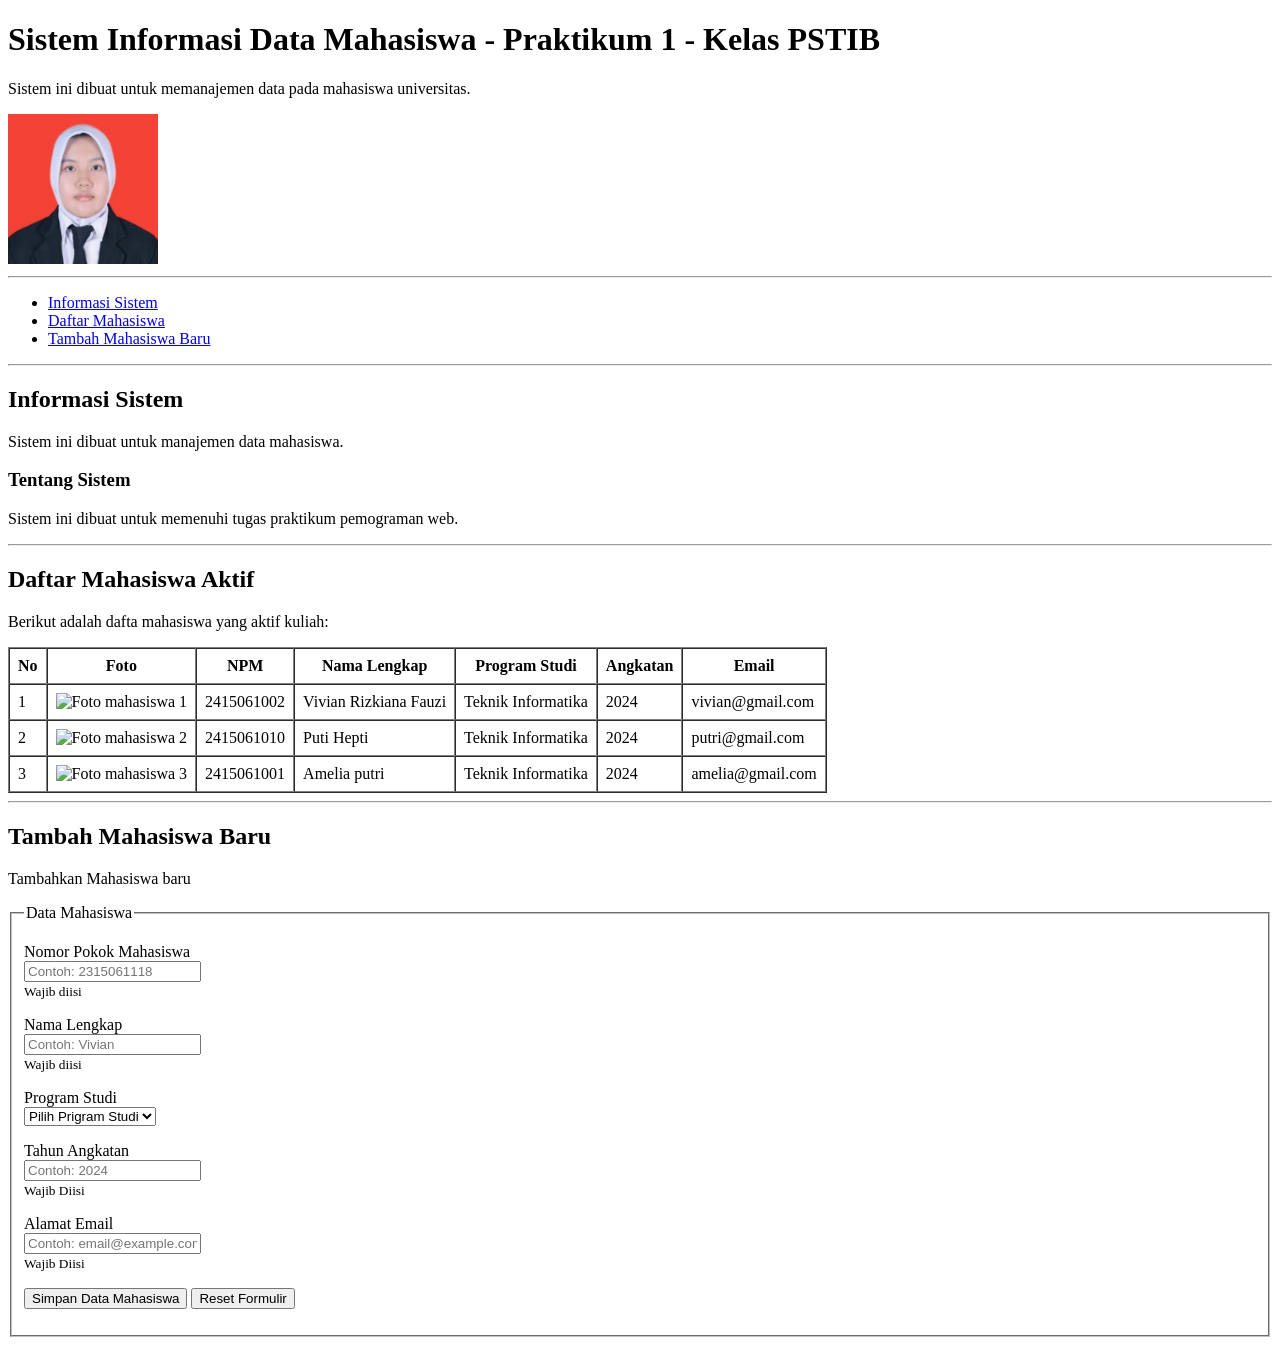
==== index.html @ ae91a339 "feat: inisialisasi struktur dokumen dan formulir html5 sima" ====
<!doctype html>
<html lang="en">
  <head>
    <meta charset="UTF-8" />
    <meta name="viewport" content="width=device-width, initial-scale=1.0" />
    <title>Sistem Informasi Data Mahasiswa</title>
  </head>
  <body>
    <header>
      <h1>Sistem Informasi Data Mahasiswa - Praktikum 1 - Kelas PSTIB</h1>
      <p>
        Sistem ini dibuat untuk memanajemen data pada mahasiswa universitas.
      </p>
      <img src="Foto Diri.png" alt="Foto saya" width="150" height="150" />
    </header>

    <hr />

    <nav>
      <ul>
        <li><a href="#informasi">Informasi Sistem</a></li>
        <li><a href="#daftar-mahasiswa">Daftar Mahasiswa</a></li>
        <li><a href="#form-tambahan">Tambah Mahasiswa Baru</a></li>
      </ul>
    </nav>

    <hr />

    <main>
      <section id="#informasi">
        <h2>Informasi Sistem</h2>
        <p>Sistem ini dibuat untuk manajemen data mahasiswa.</p>
        <article>
          <h3>Tentang Sistem</h3>
          <p>
            Sistem ini dibuat untuk memenuhi tugas praktikum pemograman web.
          </p>
        </article>
      </section>

      <hr />

      <section id="#daftar-mahasiswa">
        <h2>Daftar Mahasiswa Aktif</h2>
        <p>Berikut adalah dafta mahasiswa yang aktif kuliah:</p>
        <table border="1" cellpadding="8" cellspacing="0">
          <thead>
            <tr>
              <th>No</th>
              <th>Foto</th>
              <th>NPM</th>
              <th>Nama Lengkap</th>
              <th>Program Studi</th>
              <th>Angkatan</th>
              <th>Email</th>
            </tr>
          </thead>
          <tbody>
            <tr>
              <td>1</td>
              <td>
                <img
                  src="Foto 1.png"
                  alt="Foto mahasiswa 1"
                  width="50"
                  height="50"
                />
              </td>
              <td>2415061002</td>
              <td>Vivian Rizkiana Fauzi</td>
              <td>Teknik Informatika</td>
              <td>2024</td>
              <td>vivian@gmail.com</td>
            </tr>

            <tr>
              <td>2</td>
              <td>
                <img
                  src="Foto 2.png"
                  alt="Foto mahasiswa 2"
                  width="50"
                  height="50"
                />
              </td>
              <td>2415061010</td>
              <td>Puti Hepti</td>
              <td>Teknik Informatika</td>
              <td>2024</td>
              <td>putri@gmail.com</td>
            </tr>

            <tr>
              <td>3</td>
              <td>
                <img
                  src="Foto 3.png"
                  alt="Foto mahasiswa 3"
                  width="50"
                  height="50"
                />
              </td>
              <td>2415061001</td>
              <td>Amelia putri</td>
              <td>Teknik Informatika</td>
              <td>2024</td>
              <td>amelia@gmail.com</td>
            </tr>
          </tbody>
        </table>
      </section>

      <hr />

      <section id="#form-tambah">
        <h2>Tambah Mahasiswa Baru</h2>
        <p>Tambahkan Mahasiswa baru</p>
        <form action="#" method="POST">
          <fieldset>
            <legend>Data Mahasiswa</legend>

            <p>
                <label for="npm">Nomor Pokok Mahasiswa</label><br>
                <input type="text" id="npm" name="npm" placeholder="Contoh: 2315061118"
                required pattern="[0-9]{8,12}"
                tittle="NPM harus berupa angka 8-12 digit"><br>
                <small>Wajib diisi</small>
            </p>
        
            <p>
                <label for="nama">Nama Lengkap</label><br>
                <input type="text" id="nama" name="nama" placeholder="Contoh: Vivian"
                required minlength="3" maxlength="100"><br>
                <small>Wajib diisi</small>
            </p>

            <p>
                <label for="program-studi">Program Studi</label><br>
                <select id="program-studi" name="program-studi" required>
                    <option value="">Pilih Prigram Studi</option>
                    <option value="Teknik Informatika">Teknik Informatika</option>
                </select><br>
            </p>

            <p>
                <label for="angkatan">Tahun Angkatan</label><br>
                <input id="angkatan" name="angkatan" placeholder="Contoh: 2024" required
                min="2018" max="2026"></input><br>
                <small>Wajib Diisi</small>
            </p>

            <p>
                <label for="email">Alamat Email</label><br>
                <input id="email" name="email" placeholder="Contoh: email@example.com" 
                required></input><br>
                <small>Wajib Diisi</small>
            </p>

            <p>
                <button type="submit">Simpan Data Mahasiswa</button>
                <button type="reset">Reset Formulir</button>
            </p>

          </fieldset>
        </form>
      </section>
    </main>
  </body>
</html>
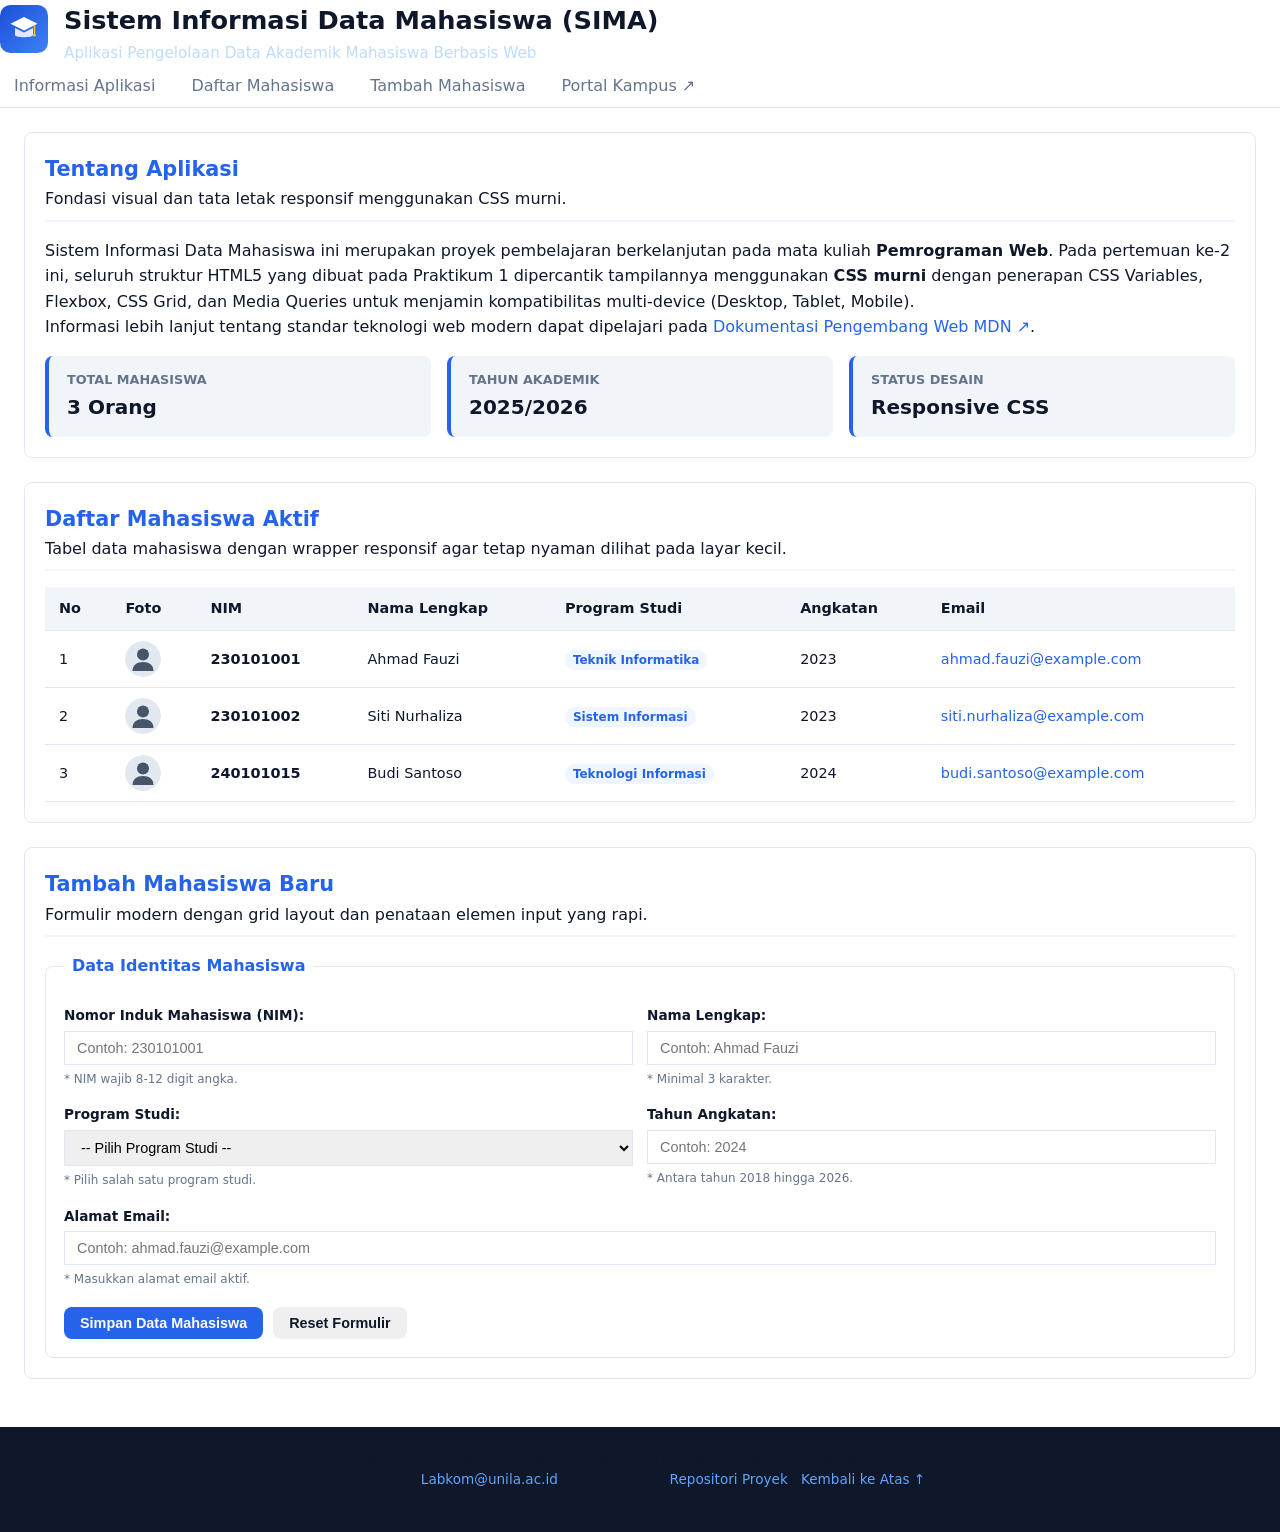
==== commit 027261c1: "feat: implementasi tata letak responsif flexbox dan css grid judul 2" ====
--- a/index.html
+++ b/index.html
@@ -1,169 +1,335 @@
 <!doctype html>
-<html lang="en">
+<html lang="id">
   <head>
     <meta charset="UTF-8" />
     <meta name="viewport" content="width=device-width, initial-scale=1.0" />
-    <title>Sistem Informasi Data Mahasiswa</title>
+    <title>Sistem Informasi Data Mahasiswa - Praktikum 2</title>
+    <link rel="stylesheet" href="style.css" />
+    <!-- Hubungkan dengan stylesheet CSS murni (tanpa framework) -->
   </head>
-  <body>
-    <header>
-      <h1>Sistem Informasi Data Mahasiswa - Praktikum 1 - Kelas PSTIB</h1>
-      <p>
-        Sistem ini dibuat untuk memanajemen data pada mahasiswa universitas.
-      </p>
-      <img src="Foto Diri.png" alt="Foto saya" width="150" height="150" />
+  <body id="top">
+    <!-- 1. Header Aplikasi -->
+    <header class="site-header">
+      <div class="container header-brand">
+        <a href="index.html" class="brand-logo" title="Beranda SIMA">
+          <img
+            src="img/logo-sima.svg"
+            alt="Logo Resmi SIMA Kampus"
+            width="48"
+            height="48"
+          />
+        </a>
+        <div>
+          <h1>Sistem Informasi Data Mahasiswa (SIMA)</h1>
+          <p>Aplikasi Pengelolaan Data Akademik Mahasiswa Berbasis Web</p>
+        </div>
+      </div>
     </header>
 
-    <hr />
-
-    <nav>
-      <ul>
-        <li><a href="#informasi">Informasi Sistem</a></li>
-        <li><a href="#daftar-mahasiswa">Daftar Mahasiswa</a></li>
-        <li><a href="#form-tambahan">Tambah Mahasiswa Baru</a></li>
-      </ul>
+    <!-- 2. Navigation Bar Sticky -->
+    <nav class="site-nav">
+      <div class="container">
+        <ul>
+          <li><a href="#informasi">Informasi Aplikasi</a></li>
+          <li><a href="#daftar-mahasiswa">Daftar Mahasiswa</a></li>
+          <li><a href="#form-tambah">Tambah Mahasiswa</a></li>
+          <li>
+            <a
+              href="https://kampus.ac.id"
+              target="_blank"
+              rel="noopener noreferrer"
+              >Portal Kampus &UpperRightArrow;</a
+            >
+          </li>
+        </ul>
+      </div>
     </nav>
 
-    <hr />
-
+    <!-- Konten Utama Halaman -->
     <main>
-      <section id="#informasi">
-        <h2>Informasi Sistem</h2>
-        <p>Sistem ini dibuat untuk manajemen data mahasiswa.</p>
-        <article>
-          <h3>Tentang Sistem</h3>
-          <p>
-            Sistem ini dibuat untuk memenuhi tugas praktikum pemograman web.
-          </p>
-        </article>
-      </section>
-
-      <hr />
-
-      <section id="#daftar-mahasiswa">
-        <h2>Daftar Mahasiswa Aktif</h2>
-        <p>Berikut adalah dafta mahasiswa yang aktif kuliah:</p>
-        <table border="1" cellpadding="8" cellspacing="0">
-          <thead>
-            <tr>
-              <th>No</th>
-              <th>Foto</th>
-              <th>NPM</th>
-              <th>Nama Lengkap</th>
-              <th>Program Studi</th>
-              <th>Angkatan</th>
-              <th>Email</th>
-            </tr>
-          </thead>
-          <tbody>
-            <tr>
-              <td>1</td>
-              <td>
-                <img
-                  src="Foto 1.png"
-                  alt="Foto mahasiswa 1"
-                  width="50"
-                  height="50"
-                />
-              </td>
-              <td>2415061002</td>
-              <td>Vivian Rizkiana Fauzi</td>
-              <td>Teknik Informatika</td>
-              <td>2024</td>
-              <td>vivian@gmail.com</td>
-            </tr>
-
-            <tr>
-              <td>2</td>
-              <td>
-                <img
-                  src="Foto 2.png"
-                  alt="Foto mahasiswa 2"
-                  width="50"
-                  height="50"
-                />
-              </td>
-              <td>2415061010</td>
-              <td>Puti Hepti</td>
-              <td>Teknik Informatika</td>
-              <td>2024</td>
-              <td>putri@gmail.com</td>
-            </tr>
-
-            <tr>
-              <td>3</td>
-              <td>
-                <img
-                  src="Foto 3.png"
-                  alt="Foto mahasiswa 3"
-                  width="50"
-                  height="50"
-                />
-              </td>
-              <td>2415061001</td>
-              <td>Amelia putri</td>
-              <td>Teknik Informatika</td>
-              <td>2024</td>
-              <td>amelia@gmail.com</td>
-            </tr>
-          </tbody>
-        </table>
-      </section>
-
-      <hr />
-
-      <section id="#form-tambah">
-        <h2>Tambah Mahasiswa Baru</h2>
-        <p>Tambahkan Mahasiswa baru</p>
-        <form action="#" method="POST">
-          <fieldset>
-            <legend>Data Mahasiswa</legend>
-
-            <p>
-                <label for="npm">Nomor Pokok Mahasiswa</label><br>
-                <input type="text" id="npm" name="npm" placeholder="Contoh: 2315061118"
-                required pattern="[0-9]{8,12}"
-                tittle="NPM harus berupa angka 8-12 digit"><br>
-                <small>Wajib diisi</small>
-            </p>
-        
-            <p>
-                <label for="nama">Nama Lengkap</label><br>
-                <input type="text" id="nama" name="nama" placeholder="Contoh: Vivian"
-                required minlength="3" maxlength="100"><br>
-                <small>Wajib diisi</small>
-            </p>
-
-            <p>
-                <label for="program-studi">Program Studi</label><br>
-                <select id="program-studi" name="program-studi" required>
-                    <option value="">Pilih Prigram Studi</option>
-                    <option value="Teknik Informatika">Teknik Informatika</option>
-                </select><br>
-            </p>
-
-            <p>
-                <label for="angkatan">Tahun Angkatan</label><br>
-                <input id="angkatan" name="angkatan" placeholder="Contoh: 2024" required
-                min="2018" max="2026"></input><br>
-                <small>Wajib Diisi</small>
-            </p>
-
-            <p>
-                <label for="email">Alamat Email</label><br>
-                <input id="email" name="email" placeholder="Contoh: email@example.com" 
-                required></input><br>
-                <small>Wajib Diisi</small>
-            </p>
-
-            <p>
-                <button type="submit">Simpan Data Mahasiswa</button>
-                <button type="reset">Reset Formulir</button>
-            </p>
-
-          </fieldset>
-        </form>
-      </section>
+      <div class="container">
+        <!-- 3. Section Informasi Aplikasi -->
+        <section id="informasi" class="content-section">
+          <div class="section-header">
+            <h2>Tentang Aplikasi</h2>
+            <p>
+              Fondasi visual dan tata letak responsif menggunakan CSS murni.
+            </p>
+          </div>
+          <div class="section-body">
+            <p>
+              Sistem Informasi Data Mahasiswa ini merupakan proyek pembelajaran
+              berkelanjutan pada mata kuliah <strong>Pemrograman Web</strong>.
+              Pada pertemuan ke-2 ini, seluruh struktur HTML5 yang dibuat pada
+              Praktikum 1 dipercantik tampilannya menggunakan
+              <strong>CSS murni</strong> dengan penerapan CSS Variables,
+              Flexbox, CSS Grid, dan Media Queries untuk menjamin kompatibilitas
+              multi-device (Desktop, Tablet, Mobile).
+            </p>
+            <p>
+              Informasi lebih lanjut tentang standar teknologi web modern dapat
+              dipelajari pada
+              <a
+                href="https://developer.mozilla.org/id/"
+                target="_blank"
+                rel="noopener noreferrer"
+                class="link-email"
+                >Dokumentasi Pengembang Web MDN &UpperRightArrow;</a
+              >.
+            </p>
+          </div>
+
+          <!-- Grid Kartu Informasi Sistem -->
+          <div class="info-grid">
+            <article class="info-card">
+              <h3>Total Mahasiswa</h3>
+              <p>3 Orang</p>
+            </article>
+            <article class="info-card">
+              <h3>Tahun Akademik</h3>
+              <p>2025/2026</p>
+            </article>
+            <article class="info-card">
+              <h3>Status Desain</h3>
+              <p>Responsive CSS</p>
+            </article>
+          </div>
+        </section>
+
+        <!-- 4. Section Daftar Mahasiswa & 5. Tabel Data Mahasiswa -->
+        <section id="daftar-mahasiswa" class="content-section">
+          <div class="section-header">
+            <h2>Daftar Mahasiswa Aktif</h2>
+            <p>
+              Tabel data mahasiswa dengan wrapper responsif agar tetap nyaman
+              dilihat pada layar kecil.
+            </p>
+          </div>
+
+          <!-- Wrapper overflow responsif untuk tabel -->
+          <div class="table-responsive">
+            <table class="data-table">
+              <thead>
+                <tr>
+                  <th>No</th>
+                  <th>Foto</th>
+                  <th>NIM</th>
+                  <th>Nama Lengkap</th>
+                  <th>Program Studi</th>
+                  <th>Angkatan</th>
+                  <th>Email</th>
+                </tr>
+              </thead>
+              <tbody>
+                <tr>
+                  <td>1</td>
+                  <td>
+                    <img
+                      src="img/avatar-default.svg"
+                      alt="Foto Ahmad Fauzi"
+                      class="avatar-img"
+                      width="36"
+                      height="36"
+                    />
+                  </td>
+                  <td><strong>230101001</strong></td>
+                  <td>Ahmad Fauzi</td>
+                  <td><span class="badge">Teknik Informatika</span></td>
+                  <td>2023</td>
+                  <td>
+                    <a href="mailto:ahmad.fauzi@example.com" class="link-email"
+                      >ahmad.fauzi@example.com</a
+                    >
+                  </td>
+                </tr>
+                <tr>
+                  <td>2</td>
+                  <td>
+                    <img
+                      src="img/avatar-default.svg"
+                      alt="Foto Siti Nurhaliza"
+                      class="avatar-img"
+                      width="36"
+                      height="36"
+                    />
+                  </td>
+                  <td><strong>230101002</strong></td>
+                  <td>Siti Nurhaliza</td>
+                  <td><span class="badge">Sistem Informasi</span></td>
+                  <td>2023</td>
+                  <td>
+                    <a
+                      href="mailto:siti.nurhaliza@example.com"
+                      class="link-email"
+                      >siti.nurhaliza@example.com</a
+                    >
+                  </td>
+                </tr>
+                <tr>
+                  <td>3</td>
+                  <td>
+                    <img
+                      src="img/avatar-default.svg"
+                      alt="Foto Budi Santoso"
+                      class="avatar-img"
+                      width="36"
+                      height="36"
+                    />
+                  </td>
+                  <td><strong>240101015</strong></td>
+                  <td>Budi Santoso</td>
+                  <td><span class="badge">Teknologi Informasi</span></td>
+                  <td>2024</td>
+                  <td>
+                    <a href="mailto:budi.santoso@example.com" class="link-email"
+                      >budi.santoso@example.com</a
+                    >
+                  </td>
+                </tr>
+              </tbody>
+            </table>
+          </div>
+        </section>
+
+        <!-- 6. Section Form Tambah Mahasiswa -->
+        <section id="form-tambah" class="content-section">
+          <div class="section-header">
+            <h2>Tambah Mahasiswa Baru</h2>
+            <p>
+              Formulir modern dengan grid layout dan penataan elemen input yang
+              rapi.
+            </p>
+          </div>
+
+          <form action="#" method="post" class="app-form">
+            <fieldset>
+              <legend>Data Identitas Mahasiswa</legend>
+
+              <div class="form-grid">
+                <div class="form-group">
+                  <label for="nim" class="form-label"
+                    >Nomor Induk Mahasiswa (NIM):</label
+                  >
+                  <input
+                    type="text"
+                    id="nim"
+                    name="nim"
+                    class="form-input"
+                    placeholder="Contoh: 230101001"
+                    required
+                    pattern="[0-9]{8,12}"
+                    title="NIM harus berupa angka 8-12 digit"
+                  />
+                  <span class="form-help">* NIM wajib 8-12 digit angka.</span>
+                </div>
+
+                <div class="form-group">
+                  <label for="nama" class="form-label">Nama Lengkap:</label>
+                  <input
+                    type="text"
+                    id="nama"
+                    name="nama"
+                    class="form-input"
+                    placeholder="Contoh: Ahmad Fauzi"
+                    required
+                    minlength="3"
+                    maxlength="100"
+                  />
+                  <span class="form-help">* Minimal 3 karakter.</span>
+                </div>
+
+                <div class="form-group">
+                  <label for="program_studi" class="form-label"
+                    >Program Studi:</label
+                  >
+                  <select
+                    id="program_studi"
+                    name="program_studi"
+                    class="form-select"
+                    required
+                  >
+                    <option value="">-- Pilih Program Studi --</option>
+                    <option value="Teknik Informatika">
+                      Teknik Informatika
+                    </option>
+                    <option value="Sistem Informasi">Sistem Informasi</option>
+                    <option value="Teknologi Informasi">
+                      Teknologi Informasi
+                    </option>
+                    <option value="Rekayasa Perangkat Lunak">
+                      Rekayasa Perangkat Lunak
+                    </option>
+                  </select>
+                  <span class="form-help"
+                    >* Pilih salah satu program studi.</span
+                  >
+                </div>
+
+                <div class="form-group">
+                  <label for="angkatan" class="form-label"
+                    >Tahun Angkatan:</label
+                  >
+                  <input
+                    type="number"
+                    id="angkatan"
+                    name="angkatan"
+                    class="form-input"
+                    placeholder="Contoh: 2024"
+                    required
+                    min="2018"
+                    max="2026"
+                  />
+                  <span class="form-help"
+                    >* Antara tahun 2018 hingga 2026.</span
+                  >
+                </div>
+
+                <div class="form-group full-width">
+                  <label for="email" class="form-label">Alamat Email:</label>
+                  <input
+                    type="email"
+                    id="email"
+                    name="email"
+                    class="form-input"
+                    placeholder="Contoh: ahmad.fauzi@example.com"
+                    required
+                  />
+                  <span class="form-help">* Masukkan alamat email aktif.</span>
+                </div>
+              </div>
+
+              <div class="form-actions">
+                <button type="submit" class="btn btn-primary">
+                  Simpan Data Mahasiswa
+                </button>
+                <button type="reset" class="btn btn-secondary">
+                  Reset Formulir
+                </button>
+              </div>
+            </fieldset>
+          </form>
+        </section>
+      </div>
     </main>
+
+    <!-- 7. Footer -->
+    <footer class="site-footer">
+      <div class="container">
+        <p>
+          &copy; 2026 Praktikum Pemrograman Web - Pertemuan 2: Desain &
+          Responsive CSS.
+        </p>
+        <p>
+          Bantuan: <a href="mailto:kelas@B">Labkom@unila.ac.id</a> |
+          Dokumentasi:
+          <a href="https://github.com" target="_blank" rel="noopener noreferrer"
+            >Repositori Proyek</a
+          >
+          |
+          <a href="#top">Kembali ke Atas &uarr;</a>
+        </p>
+        <p><small>Judul 2</small></p>
+      </div>
+    </footer>
   </body>
 </html>
--- a/style.css
+++ b/style.css
@@ -0,0 +1,320 @@
+/* 1. Reset Global & CSS Variables */
+:root {
+  --primary: #2563eb;
+  --primary-dark: #1d4ed8;
+  --primary-light: #eff6ff;
+  --text-main: #0f172a;
+  --text-muted: #64748b;
+  --bg-body: f8fafc;
+  --bg-white: #ffffff;
+  --border: #e2e8f0;
+  --radius: 8px;
+}
+
+*,
+*::before,
+*::after {
+  box-sizing: border-box;
+  margin: 0;
+  padding: 0;
+}
+
+body {
+  font-family:
+    system-ui,
+    -apple-system,
+    BlinkMacSystemFont,
+    "Segoe UI",
+    Roboto,
+    sans-serif;
+  color: var(--text-main);
+  background-color: var(--bg-body);
+  line-height: 1.6;
+}
+
+container {
+  width: 90%;
+  max-width: 1000px;
+  margin: 0 auto;
+}
+
+/* 2. Header & Navigasi (Flexbox Layout) */
+site-header {
+  background: linear-gradient(135deg, #1e40af, #2563eb);
+  color: #ffffff;
+  padding: 24px 0;
+}
+
+.header-brand {
+  display: flex;
+  align-items: center;
+  gap: 16px;
+}
+
+.brand.logo img {
+  display: block;
+  border-radius: var(--radius);
+}
+
+.site-header h1 {
+  font-size: 1.6rem;
+}
+
+.site-header p {
+  color: #bfdbfe;
+  font-size: 0.95rem;
+}
+
+.site-nav {
+  background-color: var(--bg-white);
+  border-bottom: 1px solid var(--border);
+  position: sticky;
+  top: 0;
+  z-index: 100;
+}
+
+.site-nav ul {
+  list-style: none;
+  display: flex;
+  flex-wrap: wrap;
+  gap: 8px;
+  padding: 8px 0;
+}
+
+.site-nav a {
+  text-decoration: none;
+  color: var(--text-muted);
+  font-weight: 0.9rem;
+  padding: 6px 14px;
+  border-radius: var(--radius);
+}
+
+.site-nav a:hover {
+  color: var(--primary);
+  background-color: var(--primary-light);
+}
+
+/* 3. Section & Kartu Informasi */
+main {
+  padding: 24px;
+}
+
+.content-section {
+  background: var(--bg-white);
+  border: 1px solid var(--border);
+  border-radius: var(--radius);
+  padding: 20px;
+  margin-bottom: 24px;
+}
+
+.section-header {
+  margin-bottom: 16px;
+  padding-bottom: 8px;
+  border-bottom: 2px solid var(--primary-light);
+}
+
+.section-header h2 {
+  font-size: 1.3rem;
+  color: var(--primary);
+}
+
+.info-grid {
+  display: flex;
+  gap: 16px;
+  margin-top: 16px;
+}
+
+.info-card {
+  flex: 1;
+  background: #f1f5f9;
+  border-left: 4px solid var(--primary);
+  padding: 14px 18px;
+  border-radius: var(--radius);
+}
+
+.info-card h3 {
+  font-size: 0.8rem;
+  color: var(--text-muted);
+  text-transform: uppercase;
+}
+
+.info-card p {
+  font-size: 1.25rem;
+  font-weight: 700;
+}
+
+.table-responsive {
+  overflow-x: auto;
+  margin-top: 12px;
+}
+
+.data-table {
+  width: 100%;
+  border-collapse: collapse;
+  font-size: 0.9rem;
+}
+
+.data-table th,
+.data-table td {
+  padding: 10px 14px;
+  border-bottom: 1px solid var(--border);
+  text-align: left;
+  vertical-align: middle;
+}
+
+.data-table thead {
+  background-color: #f1f5f9;
+}
+
+.data-table tbody tr:hover {
+  background-color: f8fafc;
+}
+
+.avatar-img {
+  width: 36px;
+  height: 36px;
+  border-radius: 50%;
+  object-fit: cover;
+  display: block;
+}
+
+.badge {
+  background-color: var(--primary-light);
+  color: var(--primary);
+  padding: 3px 8px;
+  border-radius: 12px;
+  font-size: 0.75rem;
+  font-weight: 600;
+}
+
+.link-email {
+  color: var(--primary);
+  text-decoration: none;
+}
+
+.link-email:hover {
+  text-decoration: underline;
+}
+
+.app-form fieldset {
+  border: 1px solid var(--border);
+  border-radius: var(--radius);
+  padding: 18px;
+}
+
+.app-form legend {
+  font-weight: 600;
+  padding: 0 8px;
+  color: var(--primary);
+}
+
+.form-grid {
+  display: grid;
+  grid-template-columns: 1fr 1fr;
+  gap: 14px;
+  margin-top: 8px;
+}
+
+.form-group.full-width {
+  grid-column: 1 / -1;
+}
+
+.form-label {
+  display: block;
+  font-size: 0.85rem;
+  font-weight: 600;
+  margin-bottom: 4px;
+}
+
+.form-input,
+.form-select {
+  width: 100%;
+  padding: 8px 12px;
+  border: 1px solid var(--border);
+  border-radius: var(--border);
+  font-size: 0.9rem;
+  outline: none;
+}
+
+.form-input:focus,
+.form-select:focus {
+  border-color: var(--primary);
+  box-shadow: 0 0 0 2px rgba(37, 99, 235, 0.15);
+}
+
+.form-help {
+  font-size: 0.75rem;
+  color: var(--text-muted);
+}
+
+.form-actions {
+  margin-top: 16px;
+  display: flex;
+  gap: 10px;
+}
+
+.btn {
+  padding: 8px 16px;
+  font-size: 0.9rem;
+  font-weight: 600;
+  border-radius: var(--radius);
+  border: none;
+  cursor: pointer;
+  text-decoration: none;
+}
+
+.btn-primary {
+  background-color: var(--primary);
+  color: #ffffff;
+}
+
+.btn-primary:hover {
+  background-color: #e2e8f0;
+  color: var(--text-main);
+}
+
+.btn-secondary {
+  background-color: e2e8f0;
+  color: var(--text-main);
+}
+
+.btn-danger {
+  background-color: #e2e8f0;
+  color: var(--text-main);
+}
+
+.btn-danger {
+  background-color: #ef4444;
+  color: #ffffff;
+}
+
+.site-footer {
+  background-color: #0f172a;
+  color: 94a3b8;
+  text-align: center;
+  padding: 20px 0;
+  font-size: 0.85rem;
+  margin-top: auto;
+}
+
+.site-footer a {
+  color: #60a5fa;
+  text-decoration: none;
+}
+
+@media (max-width: 768px) {
+  .header-brand {
+    flex-direction: column;
+    text-align: center;
+  }
+  .info-grid {
+    flex-direction: column;
+  }
+
+  .form-grid {
+    grid-template-columns: 1fr;
+  }
+  .site-nav ul {
+    justify-content: center;
+  }
+}
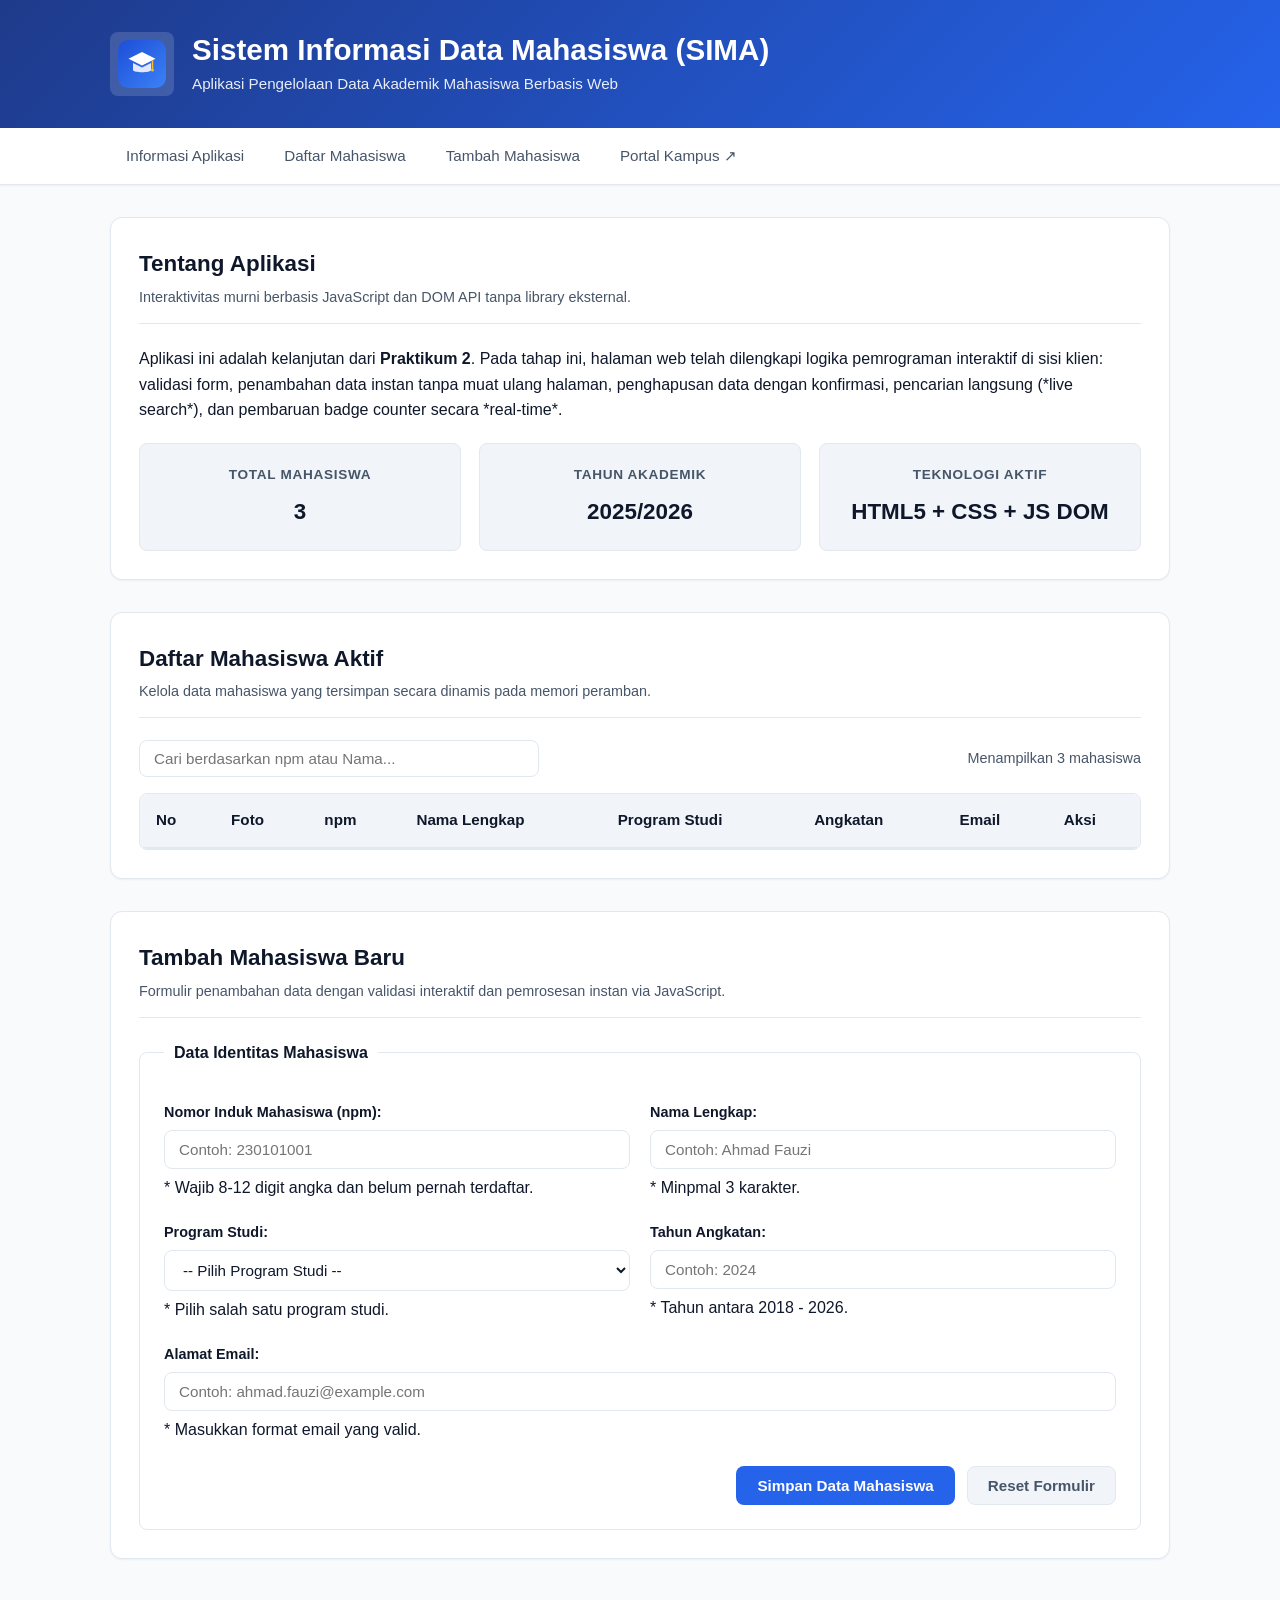
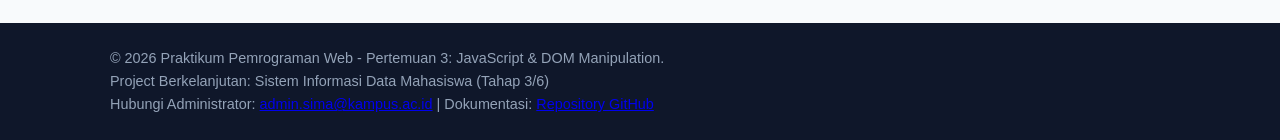
==== commit 02787c4d: "RE innit repository" ====
--- a/index.html
+++ b/index.html
@@ -1,335 +1,212 @@
-<!doctype html>
+<!DOCTYPE html>
 <html lang="id">
-  <head>
-    <meta charset="UTF-8" />
-    <meta name="viewport" content="width=device-width, initial-scale=1.0" />
-    <title>Sistem Informasi Data Mahasiswa - Praktikum 2</title>
-    <link rel="stylesheet" href="style.css" />
-    <!-- Hubungkan dengan stylesheet CSS murni (tanpa framework) -->
-  </head>
-  <body id="top">
+<head>
+    <meta charset="UTF-8">
+    <meta name="viewport" content="width=device-width, initial-scale=1.0">
+    <title>Sistem Informasi Data Mahasiswa - Praktikum 3</title>
+    <link rel="stylesheet" href="style.css">
+</head>
+<body>
+
     <!-- 1. Header Aplikasi -->
     <header class="site-header">
-      <div class="container header-brand">
-        <a href="index.html" class="brand-logo" title="Beranda SIMA">
-          <img
-            src="img/logo-sima.svg"
-            alt="Logo Resmi SIMA Kampus"
-            width="48"
-            height="48"
-          />
-        </a>
-        <div>
-          <h1>Sistem Informasi Data Mahasiswa (SIMA)</h1>
-          <p>Aplikasi Pengelolaan Data Akademik Mahasiswa Berbasis Web</p>
-        </div>
-      </div>
+        <div class="container header-brand">
+            <a href="index.html" class="brand-logo" title="Beranda SIMA">
+                <img src="img/logo-sima.svg" alt="Logo Resmi SIMA Kampus" width="48" height="48">
+            </a>
+            <div>
+                <h1>Sistem Informasi Data Mahasiswa (SIMA)</h1>
+                <p>Aplikasi Pengelolaan Data Akademik Mahasiswa Berbasis Web</p>
+            </div>
+        </div>
     </header>
 
     <!-- 2. Navigation Bar Sticky -->
     <nav class="site-nav">
-      <div class="container">
-        <ul>
-          <li><a href="#informasi">Informasi Aplikasi</a></li>
-          <li><a href="#daftar-mahasiswa">Daftar Mahasiswa</a></li>
-          <li><a href="#form-tambah">Tambah Mahasiswa</a></li>
-          <li>
-            <a
-              href="https://kampus.ac.id"
-              target="_blank"
-              rel="noopener noreferrer"
-              >Portal Kampus &UpperRightArrow;</a
-            >
-          </li>
-        </ul>
-      </div>
+        <div class="container">
+            <ul>
+                <li><a href="#informasi">Informasi Aplikasi</a></li>
+                <li><a href="#daftar-mahasiswa">Daftar Mahasiswa</a></li>
+                <li><a href="#form-tambah">Tambah Mahasiswa</a></li>
+                <li><a href="https://kampus.ac.id" target="_blank" rel="noopener noreferrer">Portal Kampus &UpperRightArrow;</a></li>
+            </ul>
+        </div>
     </nav>
 
     <!-- Konten Utama Halaman -->
     <main>
-      <div class="container">
-        <!-- 3. Section Informasi Aplikasi -->
-        <section id="informasi" class="content-section">
-          <div class="section-header">
-            <h2>Tentang Aplikasi</h2>
-            <p>
-              Fondasi visual dan tata letak responsif menggunakan CSS murni.
-            </p>
-          </div>
-          <div class="section-body">
-            <p>
-              Sistem Informasi Data Mahasiswa ini merupakan proyek pembelajaran
-              berkelanjutan pada mata kuliah <strong>Pemrograman Web</strong>.
-              Pada pertemuan ke-2 ini, seluruh struktur HTML5 yang dibuat pada
-              Praktikum 1 dipercantik tampilannya menggunakan
-              <strong>CSS murni</strong> dengan penerapan CSS Variables,
-              Flexbox, CSS Grid, dan Media Queries untuk menjamin kompatibilitas
-              multi-device (Desktop, Tablet, Mobile).
-            </p>
-            <p>
-              Informasi lebih lanjut tentang standar teknologi web modern dapat
-              dipelajari pada
-              <a
-                href="https://developer.mozilla.org/id/"
-                target="_blank"
-                rel="noopener noreferrer"
-                class="link-email"
-                >Dokumentasi Pengembang Web MDN &UpperRightArrow;</a
-              >.
-            </p>
-          </div>
-
-          <!-- Grid Kartu Informasi Sistem -->
-          <div class="info-grid">
-            <article class="info-card">
-              <h3>Total Mahasiswa</h3>
-              <p>3 Orang</p>
-            </article>
-            <article class="info-card">
-              <h3>Tahun Akademik</h3>
-              <p>2025/2026</p>
-            </article>
-            <article class="info-card">
-              <h3>Status Desain</h3>
-              <p>Responsive CSS</p>
-            </article>
-          </div>
-        </section>
-
-        <!-- 4. Section Daftar Mahasiswa & 5. Tabel Data Mahasiswa -->
-        <section id="daftar-mahasiswa" class="content-section">
-          <div class="section-header">
-            <h2>Daftar Mahasiswa Aktif</h2>
-            <p>
-              Tabel data mahasiswa dengan wrapper responsif agar tetap nyaman
-              dilihat pada layar kecil.
-            </p>
-          </div>
-
-          <!-- Wrapper overflow responsif untuk tabel -->
-          <div class="table-responsive">
-            <table class="data-table">
-              <thead>
-                <tr>
-                  <th>No</th>
-                  <th>Foto</th>
-                  <th>NIM</th>
-                  <th>Nama Lengkap</th>
-                  <th>Program Studi</th>
-                  <th>Angkatan</th>
-                  <th>Email</th>
-                </tr>
-              </thead>
-              <tbody>
-                <tr>
-                  <td>1</td>
-                  <td>
-                    <img
-                      src="img/avatar-default.svg"
-                      alt="Foto Ahmad Fauzi"
-                      class="avatar-img"
-                      width="36"
-                      height="36"
-                    />
-                  </td>
-                  <td><strong>230101001</strong></td>
-                  <td>Ahmad Fauzi</td>
-                  <td><span class="badge">Teknik Informatika</span></td>
-                  <td>2023</td>
-                  <td>
-                    <a href="mailto:ahmad.fauzi@example.com" class="link-email"
-                      >ahmad.fauzi@example.com</a
-                    >
-                  </td>
-                </tr>
-                <tr>
-                  <td>2</td>
-                  <td>
-                    <img
-                      src="img/avatar-default.svg"
-                      alt="Foto Siti Nurhaliza"
-                      class="avatar-img"
-                      width="36"
-                      height="36"
-                    />
-                  </td>
-                  <td><strong>230101002</strong></td>
-                  <td>Siti Nurhaliza</td>
-                  <td><span class="badge">Sistem Informasi</span></td>
-                  <td>2023</td>
-                  <td>
-                    <a
-                      href="mailto:siti.nurhaliza@example.com"
-                      class="link-email"
-                      >siti.nurhaliza@example.com</a
-                    >
-                  </td>
-                </tr>
-                <tr>
-                  <td>3</td>
-                  <td>
-                    <img
-                      src="img/avatar-default.svg"
-                      alt="Foto Budi Santoso"
-                      class="avatar-img"
-                      width="36"
-                      height="36"
-                    />
-                  </td>
-                  <td><strong>240101015</strong></td>
-                  <td>Budi Santoso</td>
-                  <td><span class="badge">Teknologi Informasi</span></td>
-                  <td>2024</td>
-                  <td>
-                    <a href="mailto:budi.santoso@example.com" class="link-email"
-                      >budi.santoso@example.com</a
-                    >
-                  </td>
-                </tr>
-              </tbody>
-            </table>
-          </div>
-        </section>
-
-        <!-- 6. Section Form Tambah Mahasiswa -->
-        <section id="form-tambah" class="content-section">
-          <div class="section-header">
-            <h2>Tambah Mahasiswa Baru</h2>
-            <p>
-              Formulir modern dengan grid layout dan penataan elemen input yang
-              rapi.
-            </p>
-          </div>
-
-          <form action="#" method="post" class="app-form">
-            <fieldset>
-              <legend>Data Identitas Mahasiswa</legend>
-
-              <div class="form-grid">
-                <div class="form-group">
-                  <label for="nim" class="form-label"
-                    >Nomor Induk Mahasiswa (NIM):</label
-                  >
-                  <input
-                    type="text"
-                    id="nim"
-                    name="nim"
-                    class="form-input"
-                    placeholder="Contoh: 230101001"
-                    required
-                    pattern="[0-9]{8,12}"
-                    title="NIM harus berupa angka 8-12 digit"
-                  />
-                  <span class="form-help">* NIM wajib 8-12 digit angka.</span>
-                </div>
-
-                <div class="form-group">
-                  <label for="nama" class="form-label">Nama Lengkap:</label>
-                  <input
-                    type="text"
-                    id="nama"
-                    name="nama"
-                    class="form-input"
-                    placeholder="Contoh: Ahmad Fauzi"
-                    required
-                    minlength="3"
-                    maxlength="100"
-                  />
-                  <span class="form-help">* Minimal 3 karakter.</span>
-                </div>
-
-                <div class="form-group">
-                  <label for="program_studi" class="form-label"
-                    >Program Studi:</label
-                  >
-                  <select
-                    id="program_studi"
-                    name="program_studi"
-                    class="form-select"
-                    required
-                  >
-                    <option value="">-- Pilih Program Studi --</option>
-                    <option value="Teknik Informatika">
-                      Teknik Informatika
-                    </option>
-                    <option value="Sistem Informasi">Sistem Informasi</option>
-                    <option value="Teknologi Informasi">
-                      Teknologi Informasi
-                    </option>
-                    <option value="Rekayasa Perangkat Lunak">
-                      Rekayasa Perangkat Lunak
-                    </option>
-                  </select>
-                  <span class="form-help"
-                    >* Pilih salah satu program studi.</span
-                  >
-                </div>
-
-                <div class="form-group">
-                  <label for="angkatan" class="form-label"
-                    >Tahun Angkatan:</label
-                  >
-                  <input
-                    type="number"
-                    id="angkatan"
-                    name="angkatan"
-                    class="form-input"
-                    placeholder="Contoh: 2024"
-                    required
-                    min="2018"
-                    max="2026"
-                  />
-                  <span class="form-help"
-                    >* Antara tahun 2018 hingga 2026.</span
-                  >
-                </div>
-
-                <div class="form-group full-width">
-                  <label for="email" class="form-label">Alamat Email:</label>
-                  <input
-                    type="email"
-                    id="email"
-                    name="email"
-                    class="form-input"
-                    placeholder="Contoh: ahmad.fauzi@example.com"
-                    required
-                  />
-                  <span class="form-help">* Masukkan alamat email aktif.</span>
-                </div>
-              </div>
-
-              <div class="form-actions">
-                <button type="submit" class="btn btn-primary">
-                  Simpan Data Mahasiswa
-                </button>
-                <button type="reset" class="btn btn-secondary">
-                  Reset Formulir
-                </button>
-              </div>
-            </fieldset>
-          </form>
-        </section>
-      </div>
+        <div class="container">
+
+            <!-- Kotak Notifikasi Alert Dinamis (dikontrol oleh JS) -->
+            <div id="alert-box" class="alert-box" role="alert"></div>
+
+            <!-- 3. Section Informasi Aplikasi -->
+            <section id="informasi" class="content-section">
+                <div class="section-header">
+                    <h2>Tentang Aplikasi</h2>
+                    <p>Interaktivitas murni berbasis JavaScript dan DOM API tanpa library eksternal.</p>
+                </div>
+                <p>
+                    Aplikasi ini adalah kelanjutan dari <strong>Praktikum 2</strong>. Pada tahap ini, 
+                    halaman web telah dilengkapi logika pemrograman interaktif di sisi klien: validasi form, 
+                    penambahan data instan tanpa muat ulang halaman, penghapusan data dengan konfirmasi, 
+                    pencarian langsung (*live search*), dan pembaruan badge counter secara *real-time*.
+                </p>
+
+                <div class="info-grid">
+                    <article class="info-card">
+                        <h3>Total Mahasiswa</h3>
+                        <p id="total-mahasiswa-badge" class="counter-highlight">3</p>
+                    </article>
+                    <article class="info-card">
+                        <h3>Tahun Akademik</h3>
+                        <p>2025/2026</p>
+                    </article>
+                    <article class="info-card">
+                        <h3>Teknologi Aktif</h3>
+                        <p>HTML5 + CSS + JS DOM</p>
+                    </article>
+                </div>
+            </section>
+
+            <!-- 4. Section Daftar Mahasiswa, Toolbar Pencarian & 5. Tabel Data -->
+            <section id="daftar-mahasiswa" class="content-section">
+                <div class="section-header">
+                    <h2>Daftar Mahasiswa Aktif</h2>
+                    <p>Kelola data mahasiswa yang tersimpan secara dinamis pada memori peramban.</p>
+                </div>
+
+                <!-- Toolbar Pencarian dan Ringkasan Jumlah -->
+                <div class="table-toolbar">
+                    <div class="search-box">
+                        <input 
+                            type="search" 
+                            id="input-search" 
+                            class="search-input" 
+                            placeholder="Cari berdasarkan npm atau Nama...">
+                    </div>
+                    <div id="total-mahasiswa-info" class="status-summary">
+                        Menampilkan 3 mahasiswa
+                    </div>
+                </div>
+
+                <!-- Tabel Data Responsif -->
+                <div class="table-responsive">
+                    <table class="data-table">
+                        <thead>
+                            <tr>
+                                <th>No</th>
+                                <th>Foto</th>
+                                <th>npm</th>
+                                <th>Nama Lengkap</th>
+                                <th>Program Studi</th>
+                                <th>Angkatan</th>
+                                <th>Email</th>
+                                <th>Aksi</th>
+                            </tr>
+                        </thead>
+                        <tbody id="tabel-body-mahasiswa">
+                            <!-- Baris tabel akan di-generate secara dinamis oleh app.js -->
+                        </tbody>
+                    </table>
+                </div>
+            </section>
+
+            <!-- 6. Section Form Tambah Mahasiswa dengan Validasi JS -->
+            <section id="form-tambah" class="content-section">
+                <div class="section-header">
+                    <h2>Tambah Mahasiswa Baru</h2>
+                    <p>Formulir penambahan data dengan validasi interaktif dan pemrosesan instan via JavaScript.</p>
+                </div>
+
+                <form id="form-tambah-mahasiswa" class="app-form" novalidate>
+                    <fieldset>
+                        <legend>Data Identitas Mahasiswa</legend>
+
+                        <div class="form-grid">
+                            <div class="form-group">
+                                <label for="npm" class="form-label">Nomor Induk Mahasiswa (npm):</label>
+                                <input 
+                                    type="text" 
+                                    id="npm" 
+                                    name="npm" 
+                                    class="form-input" 
+                                    placeholder="Contoh: 230101001">
+                                <span class="form-help">* Wajib 8-12 digit angka dan belum pernah terdaftar.</span>
+                            </div>
+
+                            <div class="form-group">
+                                <label for="nama" class="form-label">Nama Lengkap:</label>
+                                <input 
+                                    type="text" 
+                                    id="nama" 
+                                    name="nama" 
+                                    class="form-input" 
+                                    placeholder="Contoh: Ahmad Fauzi">
+                                <span class="form-help">* Minpmal 3 karakter.</span>
+                            </div>
+
+                            <div class="form-group">
+                                <label for="program_studi" class="form-label">Program Studi:</label>
+                                <select id="program_studi" name="program_studi" class="form-select">
+                                    <option value="">-- Pilih Program Studi --</option>
+                                    <option value="Teknik Informatika">Teknik Informatika</option>
+                                    <option value="Sistem Informasi">Sistem Informasi</option>
+                                    <option value="Teknologi Informasi">Teknologi Informasi</option>
+                                    <option value="Rekayasa Perangkat Lunak">Rekayasa Perangkat Lunak</option>
+                                </select>
+                                <span class="form-help">* Pilih salah satu program studi.</span>
+                            </div>
+
+                            <div class="form-group">
+                                <label for="angkatan" class="form-label">Tahun Angkatan:</label>
+                                <input 
+                                    type="number" 
+                                    id="angkatan" 
+                                    name="angkatan" 
+                                    class="form-input" 
+                                    placeholder="Contoh: 2024">
+                                <span class="form-help">* Tahun antara 2018 - 2026.</span>
+                            </div>
+
+                            <div class="form-group full-width">
+                                <label for="email" class="form-label">Alamat Email:</label>
+                                <input 
+                                    type="email" 
+                                    id="email" 
+                                    name="email" 
+                                    class="form-input" 
+                                    placeholder="Contoh: ahmad.fauzi@example.com">
+                                <span class="form-help">* Masukkan format email yang valid.</span>
+                            </div>
+                        </div>
+
+                        <div class="form-actions">
+                            <button type="submit" class="btn btn-primary">Simpan Data Mahasiswa</button>
+                            <button type="reset" class="btn btn-secondary">Reset Formulir</button>
+                        </div>
+                    </fieldset>
+                </form>
+            </section>
+
+        </div>
     </main>
 
     <!-- 7. Footer -->
     <footer class="site-footer">
-      <div class="container">
-        <p>
-          &copy; 2026 Praktikum Pemrograman Web - Pertemuan 2: Desain &
-          Responsive CSS.
-        </p>
-        <p>
-          Bantuan: <a href="mailto:kelas@B">Labkom@unila.ac.id</a> |
-          Dokumentasi:
-          <a href="https://github.com" target="_blank" rel="noopener noreferrer"
-            >Repositori Proyek</a
-          >
-          |
-          <a href="#top">Kembali ke Atas &uarr;</a>
-        </p>
-        <p><small>Judul 2</small></p>
-      </div>
+        <div class="container">
+            <p>&copy; 2026 Praktikum Pemrograman Web - Pertemuan 3: JavaScript & DOM Manipulation.</p>
+            <p>Project Berkelanjutan: Sistem Informasi Data Mahasiswa (Tahap 3/6)</p>
+            <p>
+                Hubungi Administrator: <a href="mailto:admin.sima@kampus.ac.id">admin.sima@kampus.ac.id</a> | 
+                Dokumentasi: <a href="https://github.com" target="_blank" rel="noopener noreferrer">Repository GitHub</a>
+            </p>
+        </div>
     </footer>
-  </body>
+
+    <!-- Tambahkan Script JavaScript Eksternal -->
+    <script src="app.js"></script>
+</body>
 </html>
+
+
--- a/style.css
+++ b/style.css
@@ -1,320 +1,518 @@
-/* 1. Reset Global & CSS Variables */
+/* ==========================================================================
+   Praktikum 3: Implementasi Interaktivitas Web Menggunakan JavaScript dan DOM
+   Project: Sistem Informasi Data Mahasiswa (SIMA)
+   Mewarisi & Memperluas Praktikum 2 (Native CSS)
+   ========================================================================== */
+
+/* 1. CSS Variables */
 :root {
-  --primary: #2563eb;
-  --primary-dark: #1d4ed8;
-  --primary-light: #eff6ff;
-  --text-main: #0f172a;
-  --text-muted: #64748b;
-  --bg-body: f8fafc;
-  --bg-white: #ffffff;
-  --border: #e2e8f0;
-  --radius: 8px;
-}
-
-*,
-*::before,
-*::after {
-  box-sizing: border-box;
-  margin: 0;
-  padding: 0;
+    --primary-color: #2563eb;
+    --primary-hover: #1d4ed8;
+    --primary-light: #eff6ff;
+    --secondary-color: #64748b;
+    --secondary-hover: #475569;
+    --success-color: #10b981;
+    --success-light: #ecfdf5;
+    --danger-color: #ef4444;
+    --danger-hover: #dc2626;
+    --danger-light: #fef2f2;
+    --warning-color: #f59e0b;
+    
+    --bg-page: #f8fafc;
+    --bg-surface: #ffffff;
+    --bg-surface-alt: #f1f5f9;
+    
+    --text-primary: #0f172a;
+    --text-secondary: #475569;
+    --text-muted: #94a3b8;
+    --text-inverse: #ffffff;
+    
+    --border-color: #e2e8f0;
+    --border-radius-sm: 4px;
+    --border-radius-md: 8px;
+    --border-radius-lg: 12px;
+    
+    --shadow-sm: 0 1px 2px 0 rgba(0, 0, 0, 0.05);
+    --shadow-md: 0 4px 6px -1px rgba(0, 0, 0, 0.1), 0 2px 4px -2px rgba(0, 0, 0, 0.1);
+    
+    --font-main: -apple-system, BlinkMacSystemFont, "Segoe UI", Roboto, Oxygen, Ubuntu, Cantarell, "Helvetica Neue", sans-serif;
+    --line-height-normal: 1.6;
+}
+
+/* 2. Reset & Base Styles */
+*, *::before, *::after {
+    box-sizing: border-box;
+    margin: 0;
+    padding: 0;
+}
+
+html {
+    scroll-behavior: smooth;
 }
 
 body {
-  font-family:
-    system-ui,
-    -apple-system,
-    BlinkMacSystemFont,
-    "Segoe UI",
-    Roboto,
-    sans-serif;
-  color: var(--text-main);
-  background-color: var(--bg-body);
-  line-height: 1.6;
-}
-
-container {
-  width: 90%;
-  max-width: 1000px;
-  margin: 0 auto;
-}
-
-/* 2. Header & Navigasi (Flexbox Layout) */
-site-header {
-  background: linear-gradient(135deg, #1e40af, #2563eb);
-  color: #ffffff;
-  padding: 24px 0;
+    font-family: var(--font-main);
+    line-height: var(--line-height-normal);
+    color: var(--text-primary);
+    background-color: var(--bg-page);
+    min-height: 100vh;
+    display: flex;
+    flex-direction: column;
+}
+
+.container {
+    width: 100%;
+    max-width: 1100px;
+    margin-left: auto;
+    margin-right: auto;
+    padding-left: 20px;
+    padding-right: 20px;
+}
+
+/* 3. Header */
+.site-header {
+    background: linear-gradient(135deg, #1e3a8a 0%, #2563eb 100%);
+    color: var(--text-inverse);
+    padding: 32px 0;
+    box-shadow: var(--shadow-md);
 }
 
 .header-brand {
-  display: flex;
-  align-items: center;
-  gap: 16px;
-}
-
-.brand.logo img {
-  display: block;
-  border-radius: var(--radius);
-}
-
-.site-header h1 {
-  font-size: 1.6rem;
-}
-
-.site-header p {
-  color: #bfdbfe;
-  font-size: 0.95rem;
-}
-
+    display: flex;
+    align-items: center;
+    gap: 18px;
+}
+
+.brand-logo {
+    display: flex;
+    align-items: center;
+    justify-content: center;
+    background-color: rgba(255, 255, 255, 0.15);
+    padding: 8px;
+    border-radius: var(--border-radius-md);
+    transition: transform 0.2s ease, background-color 0.2s ease;
+}
+
+.brand-logo:hover {
+    transform: scale(1.05);
+    background-color: rgba(255, 255, 255, 0.25);
+}
+
+.header-brand h1 {
+    font-size: 1.85rem;
+    font-weight: 700;
+    line-height: 1.2;
+    margin-bottom: 4px;
+}
+
+.header-brand p {
+    font-size: 0.95rem;
+    opacity: 0.9;
+}
+
+/* 4. Navigation Bar */
 .site-nav {
-  background-color: var(--bg-white);
-  border-bottom: 1px solid var(--border);
-  position: sticky;
-  top: 0;
-  z-index: 100;
+    background-color: var(--bg-surface);
+    border-bottom: 1px solid var(--border-color);
+    position: sticky;
+    top: 0;
+    z-index: 100;
+    box-shadow: var(--shadow-sm);
 }
 
 .site-nav ul {
-  list-style: none;
-  display: flex;
-  flex-wrap: wrap;
-  gap: 8px;
-  padding: 8px 0;
+    list-style: none;
+    display: flex;
+    gap: 8px;
+    overflow-x: auto;
+    padding: 6px 0;
 }
 
 .site-nav a {
-  text-decoration: none;
-  color: var(--text-muted);
-  font-weight: 0.9rem;
-  padding: 6px 14px;
-  border-radius: var(--radius);
+    display: block;
+    padding: 10px 16px;
+    color: var(--text-secondary);
+    text-decoration: none;
+    font-weight: 500;
+    font-size: 0.95rem;
+    border-radius: var(--border-radius-sm);
+    transition: all 0.2s ease;
+    white-space: nowrap;
 }
 
 .site-nav a:hover {
-  color: var(--primary);
-  background-color: var(--primary-light);
-}
-
-/* 3. Section & Kartu Informasi */
+    color: var(--primary-color);
+    background-color: var(--primary-light);
+}
+
+/* 5. Main Content & Sections */
 main {
-  padding: 24px;
+    flex: 1;
+    padding: 32px 0;
 }
 
 .content-section {
-  background: var(--bg-white);
-  border: 1px solid var(--border);
-  border-radius: var(--radius);
-  padding: 20px;
-  margin-bottom: 24px;
+    background-color: var(--bg-surface);
+    border: 1px solid var(--border-color);
+    border-radius: var(--border-radius-lg);
+    padding: 28px;
+    margin-bottom: 32px;
+    box-shadow: var(--shadow-sm);
 }
 
 .section-header {
-  margin-bottom: 16px;
-  padding-bottom: 8px;
-  border-bottom: 2px solid var(--primary-light);
+    border-bottom: 1px solid var(--border-color);
+    padding-bottom: 14px;
+    margin-bottom: 22px;
 }
 
 .section-header h2 {
-  font-size: 1.3rem;
-  color: var(--primary);
-}
-
+    font-size: 1.4rem;
+    color: var(--text-primary);
+    font-weight: 700;
+}
+
+.section-header p {
+    font-size: 0.9rem;
+    color: var(--text-secondary);
+    margin-top: 4px;
+}
+
+/* Info Grid */
 .info-grid {
-  display: flex;
-  gap: 16px;
-  margin-top: 16px;
+    display: grid;
+    grid-template-columns: repeat(auto-fit, minmax(220px, 1fr));
+    gap: 18px;
+    margin-top: 20px;
 }
 
 .info-card {
-  flex: 1;
-  background: #f1f5f9;
-  border-left: 4px solid var(--primary);
-  padding: 14px 18px;
-  border-radius: var(--radius);
+    background-color: var(--bg-surface-alt);
+    border: 1px solid var(--border-color);
+    border-radius: var(--border-radius-md);
+    padding: 20px;
+    text-align: center;
 }
 
 .info-card h3 {
-  font-size: 0.8rem;
-  color: var(--text-muted);
-  text-transform: uppercase;
+    font-size: 0.85rem;
+    text-transform: uppercase;
+    letter-spacing: 0.05em;
+    color: var(--text-secondary);
+    margin-bottom: 8px;
 }
 
 .info-card p {
-  font-size: 1.25rem;
-  font-weight: 700;
-}
-
+    font-size: 1.4rem;
+    font-weight: 700;
+    color: var(--text-primary);
+}
+
+.counter-highlight {
+    color: var(--primary-color);
+}
+
+/* 6. Alert Notification Box (Dinamis dari JS) */
+.alert-box {
+    padding: 14px 18px;
+    border-radius: var(--border-radius-md);
+    margin-bottom: 20px;
+    font-size: 0.95rem;
+    font-weight: 500;
+    display: none;
+    animation: fadeIn 0.3s ease;
+}
+
+.alert-box.show {
+    display: block;
+}
+
+.alert-success {
+    background-color: var(--success-light);
+    color: #065f46;
+    border: 1px solid #a7f3d0;
+}
+
+.alert-danger {
+    background-color: var(--danger-light);
+    color: #991b1b;
+    border: 1px solid #fecaca;
+}
+
+.alert-info {
+    background-color: var(--primary-light);
+    color: #1e40af;
+    border: 1px solid #bfdbfe;
+}
+
+@keyframes fadeIn {
+    from { opacity: 0; transform: translateY(-6px); }
+    to { opacity: 1; transform: translateY(0); }
+}
+
+/* 7. Search Bar Container */
+.table-toolbar {
+    display: flex;
+    justify-content: space-between;
+    align-items: center;
+    flex-wrap: wrap;
+    gap: 12px;
+    margin-bottom: 16px;
+}
+
+.search-box {
+    position: relative;
+    flex: 1;
+    max-width: 400px;
+}
+
+.search-input {
+    width: 100%;
+    padding: 9px 14px;
+    font-size: 0.95rem;
+    border: 1.5px solid var(--border-color);
+    border-radius: var(--border-radius-md);
+    outline: none;
+    transition: all 0.2s;
+}
+
+.search-input:focus {
+    border-color: var(--primary-color);
+    box-shadow: 0 0 0 3px rgba(37, 99, 235, 0.15);
+}
+
+.status-summary {
+    font-size: 0.9rem;
+    color: var(--text-secondary);
+    font-weight: 500;
+}
+
+/* 8. Data Table */
 .table-responsive {
-  overflow-x: auto;
-  margin-top: 12px;
+    width: 100%;
+    overflow-x: auto;
+    border-radius: var(--border-radius-md);
+    border: 1px solid var(--border-color);
 }
 
 .data-table {
-  width: 100%;
-  border-collapse: collapse;
-  font-size: 0.9rem;
-}
-
-.data-table th,
+    width: 100%;
+    border-collapse: collapse;
+    font-size: 0.95rem;
+    text-align: left;
+}
+
+.data-table thead {
+    background-color: var(--bg-surface-alt);
+    border-bottom: 2px solid var(--border-color);
+}
+
+.data-table th {
+    padding: 14px 16px;
+    font-weight: 600;
+    color: var(--text-primary);
+    white-space: nowrap;
+}
+
 .data-table td {
-  padding: 10px 14px;
-  border-bottom: 1px solid var(--border);
-  text-align: left;
-  vertical-align: middle;
-}
-
-.data-table thead {
-  background-color: #f1f5f9;
+    padding: 14px 16px;
+    border-bottom: 1px solid var(--border-color);
+    color: var(--text-secondary);
+    vertical-align: middle;
 }
 
 .data-table tbody tr:hover {
-  background-color: f8fafc;
+    background-color: #f8fafc;
 }
 
 .avatar-img {
-  width: 36px;
-  height: 36px;
-  border-radius: 50%;
-  object-fit: cover;
-  display: block;
+    width: 36px;
+    height: 36px;
+    border-radius: 50%;
+    object-fit: cover;
+    display: block;
 }
 
 .badge {
-  background-color: var(--primary-light);
-  color: var(--primary);
-  padding: 3px 8px;
-  border-radius: 12px;
-  font-size: 0.75rem;
-  font-weight: 600;
+    display: inline-block;
+    padding: 4px 10px;
+    font-size: 0.8rem;
+    font-weight: 600;
+    border-radius: 9999px;
+    background-color: var(--primary-light);
+    color: var(--primary-color);
 }
 
 .link-email {
-  color: var(--primary);
-  text-decoration: none;
+    color: var(--primary-color);
+    text-decoration: none;
 }
 
 .link-email:hover {
-  text-decoration: underline;
-}
-
+    text-decoration: underline;
+}
+
+.empty-row {
+    text-align: center;
+    padding: 32px !important;
+    color: var(--text-muted);
+    font-style: italic;
+}
+
+/* 9. Form Styles */
 .app-form fieldset {
-  border: 1px solid var(--border);
-  border-radius: var(--radius);
-  padding: 18px;
+    border: 1px solid var(--border-color);
+    border-radius: var(--border-radius-md);
+    padding: 24px;
 }
 
 .app-form legend {
-  font-weight: 600;
-  padding: 0 8px;
-  color: var(--primary);
+    font-size: 1rem;
+    font-weight: 600;
+    color: var(--text-primary);
+    padding: 0 10px;
 }
 
 .form-grid {
-  display: grid;
-  grid-template-columns: 1fr 1fr;
-  gap: 14px;
-  margin-top: 8px;
+    display: grid;
+    grid-template-columns: repeat(2, 1fr);
+    gap: 20px;
+    margin-top: 12px;
+}
+
+.form-group {
+    display: flex;
+    flex-direction: column;
+    gap: 6px;
 }
 
 .form-group.full-width {
-  grid-column: 1 / -1;
-}
-
-.form-label {
-  display: block;
-  font-size: 0.85rem;
-  font-weight: 600;
-  margin-bottom: 4px;
-}
-
-.form-input,
-.form-select {
-  width: 100%;
-  padding: 8px 12px;
-  border: 1px solid var(--border);
-  border-radius: var(--border);
-  font-size: 0.9rem;
-  outline: none;
-}
-
-.form-input:focus,
-.form-select:focus {
-  border-color: var(--primary);
-  box-shadow: 0 0 0 2px rgba(37, 99, 235, 0.15);
-}
-
-.form-help {
-  font-size: 0.75rem;
-  color: var(--text-muted);
+    grid-column: 1 / -1;
+}
+
+.form-group label {
+    font-size: 0.9rem;
+    font-weight: 600;
+    color: var(--text-primary);
+}
+
+.required {
+    color: var(--danger-color);
+}
+
+.form-group input,
+.form-group select {
+    padding: 10px 14px;
+    font-size: 0.95rem;
+    border: 1px solid var(--border-color);
+    border-radius: var(--border-radius-md);
+    background-color: var(--bg-surface);
+    color: var(--text-primary);
+    outline: none;
+    transition: all 0.2s ease;
+}
+
+.form-group input:focus,
+.form-group select:focus {
+    border-color: var(--primary-color);
+    box-shadow: 0 0 0 3px rgba(37, 99, 235, 0.15);
 }
 
 .form-actions {
-  margin-top: 16px;
-  display: flex;
-  gap: 10px;
-}
-
+    display: flex;
+    justify-content: flex-end;
+    gap: 12px;
+    margin-top: 24px;
+}
+
+/* 10. Buttons */
 .btn {
-  padding: 8px 16px;
-  font-size: 0.9rem;
-  font-weight: 600;
-  border-radius: var(--radius);
-  border: none;
-  cursor: pointer;
-  text-decoration: none;
+    display: inline-flex;
+    align-items: center;
+    justify-content: center;
+    padding: 10px 20px;
+    font-size: 0.95rem;
+    font-weight: 600;
+    border-radius: var(--border-radius-md);
+    border: 1px solid transparent;
+    cursor: pointer;
+    transition: all 0.2s ease;
+    text-decoration: none;
 }
 
 .btn-primary {
-  background-color: var(--primary);
-  color: #ffffff;
+    background-color: var(--primary-color);
+    color: var(--text-inverse);
 }
 
 .btn-primary:hover {
-  background-color: #e2e8f0;
-  color: var(--text-main);
+    background-color: var(--primary-hover);
 }
 
 .btn-secondary {
-  background-color: e2e8f0;
-  color: var(--text-main);
+    background-color: var(--bg-surface-alt);
+    color: var(--text-secondary);
+    border-color: var(--border-color);
+}
+
+.btn-secondary:hover {
+    background-color: #e2e8f0;
+    color: var(--text-primary);
 }
 
 .btn-danger {
-  background-color: #e2e8f0;
-  color: var(--text-main);
-}
-
-.btn-danger {
-  background-color: #ef4444;
-  color: #ffffff;
-}
-
+    background-color: var(--danger-color);
+    color: var(--text-inverse);
+}
+
+.btn-danger:hover {
+    background-color: var(--danger-hover);
+}
+
+.btn-sm {
+    padding: 6px 12px;
+    font-size: 0.85rem;
+}
+
+/* 11. Footer */
 .site-footer {
-  background-color: #0f172a;
-  color: 94a3b8;
-  text-align: center;
-  padding: 20px 0;
-  font-size: 0.85rem;
-  margin-top: auto;
-}
-
-.site-footer a {
-  color: #60a5fa;
-  text-decoration: none;
-}
-
+    background-color: #0f172a;
+    color: #94a3b8;
+    padding: 24px 0;
+    font-size: 0.9rem;
+    margin-top: auto;
+}
+
+.footer-content {
+    display: flex;
+    justify-content: space-between;
+    align-items: center;
+    flex-wrap: wrap;
+    gap: 12px;
+}
+
+/* 12. Media Queries */
 @media (max-width: 768px) {
-  .header-brand {
-    flex-direction: column;
-    text-align: center;
-  }
-  .info-grid {
-    flex-direction: column;
-  }
-
-  .form-grid {
-    grid-template-columns: 1fr;
-  }
-  .site-nav ul {
-    justify-content: center;
-  }
-}
+    .form-grid {
+        grid-template-columns: 1fr;
+    }
+    
+    .header-brand {
+        flex-direction: column;
+        text-align: center;
+    }
+    
+    .table-toolbar {
+        flex-direction: column;
+        align-items: stretch;
+    }
+    
+    .search-box {
+        max-width: 100%;
+    }
+    
+    .footer-content {
+        flex-direction: column;
+        text-align: center;
+    }
+}
